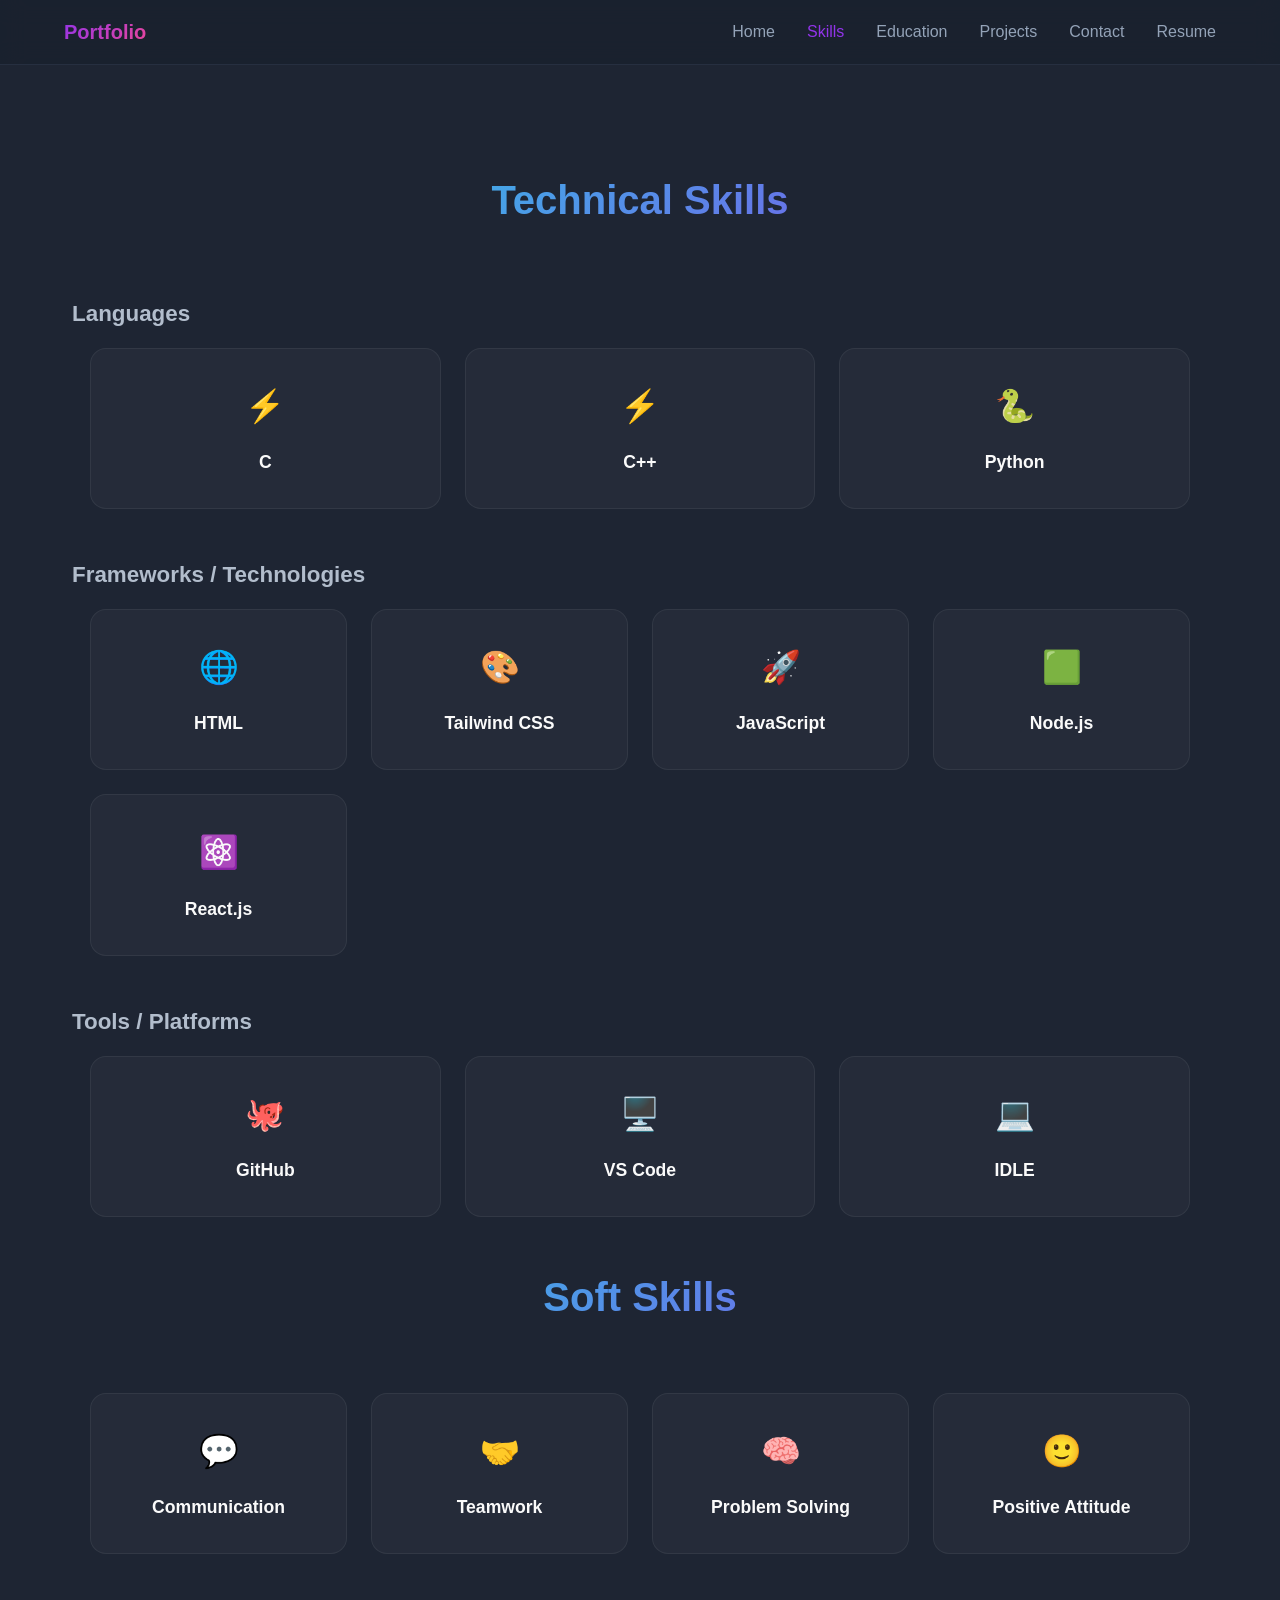
==== about.html @ 6981e4e6 "Add files via upload" ====
<!DOCTYPE html>
<html lang="en">
<head>
    <meta charset="UTF-8">
    <meta name="viewport" content="width=device-width, initial-scale=1.0">
    <title>Modern Portfolio - About</title>
    <meta name="description" content="Technical Skills - Portfolio">
    <link rel="stylesheet" href="style.css">
</head>
<body>

    <!-- Navigation -->
    <nav class="nav">
        <div class="nav-container">
            <h2 class="nav-logo">Portfolio</h2>
            <div class="nav-menu">
                <a href="index.html" class="nav-link">Home</a>
                <a href="about.html" class="nav-link active">Skills</a>
                <a href="education.html" class="nav-link">Education</a>
                <a href="projects.html" class="nav-link">Projects</a>
                <a href="contact.html" class="nav-link">Contact</a>
                <a href="resume.html" class="nav-link active">Resume</a>
            </div>
        </div>
    </nav>

    <!-- Skills-Only About Section -->
    <section class="about page-section">
        <div class="container">

            <!-- MAIN HEADING -->
            <h2 class="section-title gradient-text-secondary" style="margin-top: 40px;">Technical Skills</h2>

            <!-- LANGUAGES -->
            <h3 class="sub-skill-title">Languages</h3>
            <div class="skills-grid-emoji">
                <div class="skill-card-emoji"><div class="skill-icon-emoji">⚡</div><h3>C</h3></div>
                <div class="skill-card-emoji"><div class="skill-icon-emoji">⚡</div><h3>C++</h3></div>
                <div class="skill-card-emoji"><div class="skill-icon-emoji">🐍</div><h3>Python</h3></div>
            </div>

            <!-- FRAMEWORKS -->
            <h3 class="sub-skill-title">Frameworks / Technologies</h3>
            <div class="skills-grid-emoji">
                <div class="skill-card-emoji"><div class="skill-icon-emoji">🌐</div><h3>HTML</h3></div>
                <div class="skill-card-emoji"><div class="skill-icon-emoji">🎨</div><h3>Tailwind CSS</h3></div>
                <div class="skill-card-emoji"><div class="skill-icon-emoji">🚀</div><h3>JavaScript</h3></div>
                <div class="skill-card-emoji"><div class="skill-icon-emoji">🟩</div><h3>Node.js</h3></div>
                <div class="skill-card-emoji"><div class="skill-icon-emoji">⚛️</div><h3>React.js</h3></div>
            </div>

            <!-- TOOLS -->
            <h3 class="sub-skill-title">Tools / Platforms</h3>
            <div class="skills-grid-emoji">
                <div class="skill-card-emoji"><div class="skill-icon-emoji">🐙</div><h3>GitHub</h3></div>
                <div class="skill-card-emoji"><div class="skill-icon-emoji">🖥️</div><h3>VS Code</h3></div>
                <div class="skill-card-emoji"><div class="skill-icon-emoji">💻</div><h3>IDLE</h3></div>
            </div>

            <!-- SOFT SKILLS -->
            <h2 class="section-title gradient-text-secondary" style="margin-top: 40px;">Soft Skills</h2>

            <div class="skills-grid-emoji">
                <div class="skill-card-emoji"><div class="skill-icon-emoji">💬</div><h3>Communication</h3></div>
                <div class="skill-card-emoji"><div class="skill-icon-emoji">🤝</div><h3>Teamwork</h3></div>
                <div class="skill-card-emoji"><div class="skill-icon-emoji">🧠</div><h3>Problem Solving</h3></div>
                <div class="skill-card-emoji"><div class="skill-icon-emoji">🙂</div><h3>Positive Attitude</h3></div>
            </div>

        </div>
    </section>

    <script src="script.js"></script>
</body>
</html>
---- style.css ----
/* Reset and Base Styles */
* {
    margin: 0;
    padding: 0;
    box-sizing: border-box;
}

html {
    scroll-behavior: smooth;
}

body {
    font-family: -apple-system, BlinkMacSystemFont, 'Segoe UI', Roboto, 'Helvetica Neue', Arial, sans-serif;
    background-color: hsl(220, 26%, 14%);
    color: hsl(0, 0%, 98%);
    line-height: 1.6;
    overflow-x: hidden;
}

/* Container */
.container {
    max-width: 1200px;
    margin: 0 auto;
    padding: 0 1.5rem;
}

/* Navigation */
.nav {
    position: fixed;
    top: 0;
    left: 0;
    right: 0;
    z-index: 50;
    background-color: hsla(220, 26%, 14%, 0.8);
    backdrop-filter: blur(12px);
    border-bottom: 1px solid hsl(220, 26%, 20%);
}

.nav-container {
    max-width: 1200px;
    margin: 0 auto;
    padding: 1rem 1.5rem;
    display: flex;
    justify-content: space-between;
    align-items: center;
}

.nav-logo {
    font-size: 1.25rem;
    font-weight: bold;
    background: linear-gradient(135deg, hsl(271, 81%, 56%), hsl(330, 81%, 60%));
    -webkit-background-clip: text;
    background-clip: text;
    -webkit-text-fill-color: transparent;
    text-decoration: none;
}

.nav-menu {
    display: flex;
    gap: 2rem;
}

.nav-link {
    background: none;
    border: none;
    color: hsl(215, 20.2%, 65.1%);
    cursor: pointer;
    font-size: 1rem;
    transition: color 0.3s ease;
    text-decoration: none;
}

.nav-link:hover,
.nav-link.active {
    color: hsl(271, 81%, 56%);
}

/* Hero Section */
.hero {
    min-height: 100vh;
    display: flex;
    align-items: center;
    justify-content: center;
    position: relative;
    overflow: hidden;
}

.hero-description {
    max-width: 700px;
    margin: 0 auto 2rem auto;
    color: hsl(215, 20.2%, 75%);
    font-size: 1.1rem;
    line-height: 1.6;
}

.hero-bg {
    position: absolute;
    inset: 0;
    background: linear-gradient(135deg, hsl(271, 81%, 56%), hsl(330, 81%, 60%));
    opacity: 0.1;
}

.hero-content {
    text-align: center;
    position: relative;
    z-index: 10;
}

.hero-title {
    font-size: clamp(3rem, 8vw, 7rem);
    font-weight: bold;
    margin-bottom: 1.5rem;
    background: linear-gradient(135deg, hsl(271, 81%, 56%), hsl(330, 81%, 60%));
    -webkit-background-clip: text;
    background-clip: text;
    -webkit-text-fill-color: transparent;
}

.hero-subtitle {
    font-size: clamp(1.25rem, 4vw, 2rem);
    margin-bottom: 2rem;
    color: hsl(215, 20.2%, 65.1%);
}

.hero-btn {
    padding: 1rem 2rem;
    background: linear-gradient(135deg, hsl(271, 81%, 56%), hsl(330, 81%, 60%));
    color: white;
    border: none;
    border-radius: 9999px;
    font-size: 1rem;
    font-weight: 600;
    cursor: pointer;
    transition: all 0.3s ease;
    text-decoration: none;
}

.hero-btn:hover {
    transform: scale(1.05);
    box-shadow: 0 0 30px hsl(271, 81%, 56%, 0.6);
}

/* Section Styles */
section {
    padding: 5rem 0;
}

.page-section {
    min-height: 100vh;
    padding-top: 8rem;
}

.section-title {
    font-size: 2.5rem;
    font-weight: bold;
    text-align: center;
    margin-bottom: 4rem;
}

.gradient-text-primary {
    background: linear-gradient(135deg, hsl(271, 81%, 56%), hsl(330, 81%, 60%));
    -webkit-background-clip: text;
    background-clip: text;
    -webkit-text-fill-color: transparent;
}

.gradient-text-secondary {
    background: linear-gradient(135deg, hsl(180, 80%, 50%), hsl(271, 81%, 56%));
    -webkit-background-clip: text;
    background-clip: text;
    -webkit-text-fill-color: transparent;
}

/* About Section */
.about {
    background-color: hsl(220, 26%, 16%);
}

.about-text {
    font-size: 1.125rem;
    text-align: center;
    margin-bottom: 3rem;
    color: hsl(215, 20.2%, 65.1%);
    max-width: 800px;
    margin-left: auto;
    margin-right: auto;
}

/* ===================================================================================== */
/*                      NEW SKILL CARDS — LIKE YOUR SCREENSHOT                           */
/* ===================================================================================== */

.sub-skill-title {
    color: hsl(215, 20.2%, 75%);
    font-size: 1.4rem;
    font-weight: 600;
    margin-bottom: 1rem;
    margin-left: 0.5rem;
}

.skills-grid-emoji {
    display: grid;
    grid-template-columns: repeat(auto-fit, minmax(230px, 1fr));
    gap: 1.5rem;
    max-width: 1100px;
    margin: 1rem auto 3rem auto;
}

.skill-card-emoji {
    background-color: rgba(255, 255, 255, 0.03);
    border: 1px solid rgba(255, 255, 255, 0.06);
    padding: 2rem 1rem;
    border-radius: 16px;
    text-align: center;
    transition: all 0.3s ease;
}

.skill-card-emoji:hover {
    transform: translateY(-6px);
    box-shadow: 0 12px 25px rgba(0, 0, 0, 0.3);
    background-color: rgba(255, 255, 255, 0.06);
}

.skill-icon-emoji {
    font-size: 2rem;
    margin-bottom: 1rem;
}

.skill-card-emoji h3 {
    font-size: 1.1rem;
    font-weight: 600;
}

/* ===================================================================================== */
/*                           EDUCATION SECTION                                            */
/* ===================================================================================== */

.timeline {
    max-width: 800px;
    margin: 0 auto;
    position: relative;
}

.timeline-line {
    position: absolute;
    left: 1rem;
    top: 0;
    bottom: 0;
    width: 2px;
    background: linear-gradient(135deg, hsl(271, 81%, 56%), hsl(330, 81%, 60%));
}

.timeline-item {
    position: relative;
    display: flex;
    align-items: center;
    margin-bottom: 3rem;
}

.timeline-marker {
    width: 2rem;
    height: 2rem;
    background: linear-gradient(135deg, hsl(271, 81%, 56%), hsl(330, 81%, 60%));
    border-radius: 50%;
    display: flex;
    align-items: center;
    justify-content: center;
    position: relative;
    z-index: 10;
}

.timeline-dot {
    width: 0.75rem;
    height: 0.75rem;
    background: white;
    border-radius: 50%;
}

.timeline-content {
    margin-left: 2rem;
    padding: 1.5rem;
    background: linear-gradient(135deg, hsla(220, 26%, 16%, 0.8), hsla(220, 26%, 18%, 0.8));
    border-radius: 0.75rem;
    flex: 1;
    transition: all 0.3s ease;
}

.timeline-content:hover {
    box-shadow: 0 10px 30px -10px hsla(220, 26%, 10%, 0.5);
}

.timeline-content h3 {
    font-size: 1.25rem;
    font-weight: 600;
    margin-bottom: 0.5rem;
}

.timeline-institution {
    color: hsl(215, 20.2%, 65.1%);
    margin-bottom: 0.25rem;
}

.timeline-years {
    font-size: 0.875rem;
    color: hsl(330, 81%, 60%);
}

/* ===================================================================================== */
/*                          PROJECTS SECTION                                             */
/* ===================================================================================== */

.projects {
    background-color: hsl(220, 26%, 16%);
}

.projects-grid {
    display: grid;
    grid-template-columns: repeat(auto-fit, minmax(300px, 1fr));
    gap: 2rem;
}

.project-card {
    padding: 2rem;
    background: linear-gradient(135deg, hsla(220, 26%, 16%, 0.8), hsla(220, 26%, 18%, 0.8));
    border-radius: 0.75rem;
    transition: all 0.3s ease;
    cursor: pointer;
}

.project-card:hover {
    transform: scale(1.05);
    box-shadow: 0 10px 30px -10px hsla(220, 26%, 10%, 0.5);
}

.project-card h3 {
    font-size: 1.25rem;
    font-weight: 600;
    margin-bottom: 1rem;
}

.project-card p {
    color: hsl(215, 20.2%, 65.1%);
    margin-bottom: 1rem;
}

.project-tech {
    font-size: 0.875rem;
    color: hsl(330, 81%, 60%) !important;
    margin-bottom: 1.5rem !important;
}

.project-link {
    display: inline-flex;
    align-items: center;
    color: hsl(271, 81%, 56%);
    text-decoration: none;
    font-weight: 500;
    transition: color 0.3s ease;
}

.project-link:hover {
    color: hsl(180, 80%, 50%);
}

.project-link span {
    margin-right: 0.5rem;
}

/* ===================================================================================== */
/*                          CONTACT SECTION                                              */
/* ===================================================================================== */

.contact-links {
    display: flex;
    justify-content: center;
    gap: 2rem;
    flex-wrap: wrap;
}

.contact-card {
    padding: 2rem;
    background: linear-gradient(135deg, hsla(220, 26%, 16%, 0.8), hsla(220, 26%, 18%, 0.8));
    border-radius: 0.75rem;
    text-align: center;
    text-decoration: none;
    color: inherit;
    transition: all 0.3s ease;
    cursor: pointer;
}

.contact-card:hover {
    transform: scale(1.05);
    box-shadow: 0 10px 30px -10px hsla(220, 26%, 10%, 0.5);
}

.contact-icon {
    font-size: 2rem;
    margin-bottom: 0.5rem;
}

.contact-card p {
    font-weight: 600;
}

/* ===================================================================================== */
/*                                 ANIMATIONS                                            */
/* ===================================================================================== */

@keyframes fadeIn {
    from { opacity: 0; transform: translateY(30px); }
    to { opacity: 1; transform: translateY(0); }
}

@keyframes scaleIn {
    from { transform: scale(0.95); opacity: 0; }
    to { transform: scale(1); opacity: 1; }
}

.fade-in {
    animation: fadeIn 0.6s ease-out forwards;
}

.scale-in {
    animation: scaleIn 0.6s ease-out forwards;
}

/* ===================================================================================== */
/*                               RESPONSIVE DESIGN                                       */
/* ===================================================================================== */

@media (max-width: 768px) {
    .nav-menu {
        display: none;
    }

    .hero-content {
        padding: 0 1rem;
    }

    .skills-grid-emoji {
        grid-template-columns: repeat(auto-fit, minmax(160px, 1fr));
    }

    .projects-grid {
        grid-template-columns: 1fr;
    }

    .contact-links {
        flex-direction: column;
        align-items: center;
    }

    .timeline-content {
        margin-left: 1rem;
    }
}

/* ===================================================================================== */
/*                                 RESUME BUTTON                                         */
/* ===================================================================================== */

.resume-btn {
    background-color: hsl(220, 90%, 56%);
    color: white;
    padding: 8px 16px;
    border-radius: 6px;
    font-weight: 500;
    text-decoration: none;
    transition: background 0.3s;
}

.resume-btn:hover {
    background-color: hsl(220, 90%, 46%);
}

/* Resume Page */
.resume-grid {
    max-width: 700px;
    margin: 0 auto;
    display: grid;
    grid-template-columns: 1fr;
    gap: 2rem;
}

.resume-card {
    background: linear-gradient(135deg, hsla(220, 26%, 20%, 0.8), hsla(271, 81%, 56%, 0.18));
    border: 1px solid hsla(271, 81%, 56%, 0.3);
    padding: 2rem;
    border-radius: 12px;
    text-align: center;
    text-decoration: none;
    color: white;
    transition: all 0.3s ease;
    backdrop-filter: blur(6px);
    cursor: pointer;
}

.resume-card:hover {
    transform: scale(1.05);
    box-shadow: 0 0 20px hsla(271, 81%, 56%, 0.4);
}

.resume-title {
    font-size: 1.6rem;
    font-weight: 700;
    margin-bottom: 0.5rem;
    color: hsl(180, 80%, 60%);
}

.resume-note {
    font-size: 1rem;
    color: hsl(215, 20.2%, 75%);
}
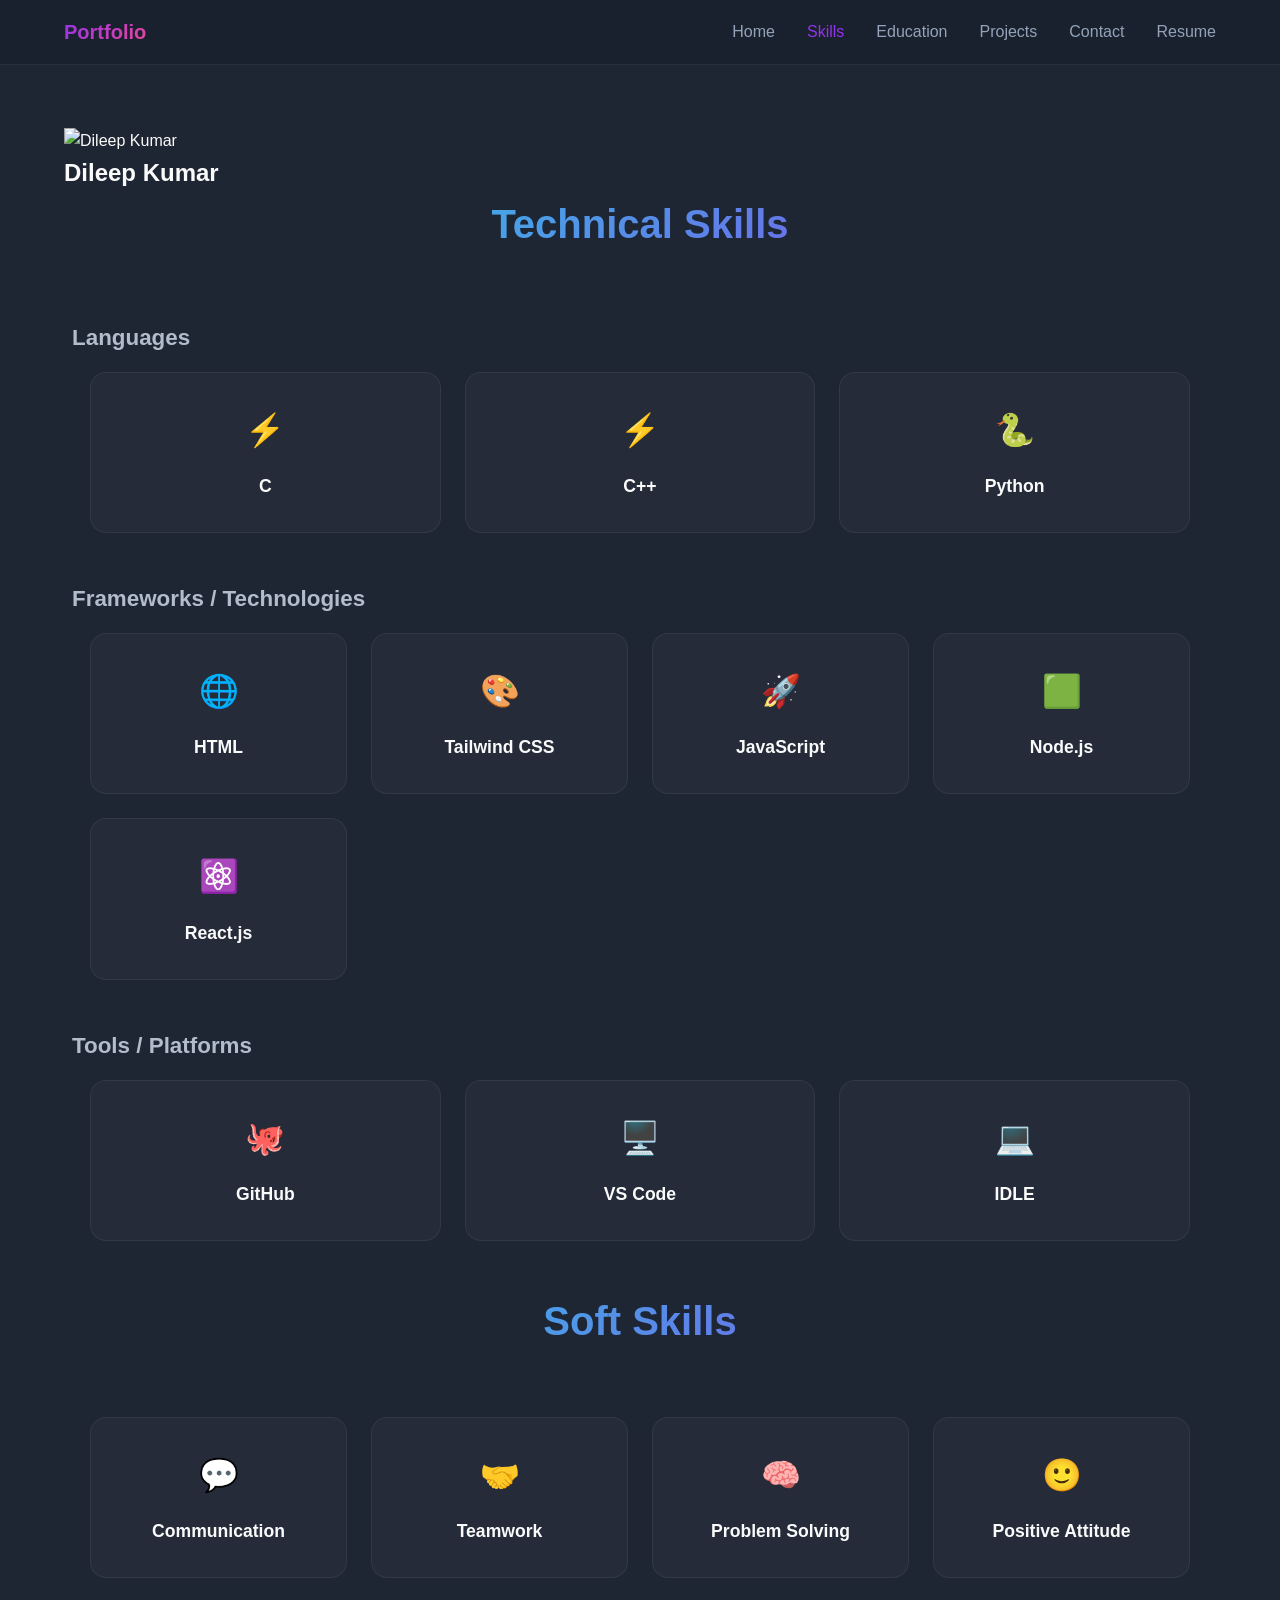
==== commit 2a41893a: "Update about.html to include profile section" ====
--- a/about.html
+++ b/about.html
@@ -1,75 +1,158 @@
 <!DOCTYPE html>
 <html lang="en">
 <head>
-    <meta charset="UTF-8">
-    <meta name="viewport" content="width=device-width, initial-scale=1.0">
-    <title>Modern Portfolio - About</title>
-    <meta name="description" content="Technical Skills - Portfolio">
-    <link rel="stylesheet" href="style.css">
+<meta charset="UTF-8">
+<meta name="viewport" content="width=device-width, initial-scale=1.0">
+<title>Modern Portfolio - Skills</title>
+<meta name="description" content="Technical Skills - Portfolio">
+<link rel="stylesheet" href="style.css">
 </head>
+
 <body>
 
-    <!-- Navigation -->
-    <nav class="nav">
-        <div class="nav-container">
-            <h2 class="nav-logo">Portfolio</h2>
-            <div class="nav-menu">
-                <a href="index.html" class="nav-link">Home</a>
-                <a href="about.html" class="nav-link active">Skills</a>
-                <a href="education.html" class="nav-link">Education</a>
-                <a href="projects.html" class="nav-link">Projects</a>
-                <a href="contact.html" class="nav-link">Contact</a>
-                <a href="resume.html" class="nav-link active">Resume</a>
-            </div>
-        </div>
-    </nav>
+<!-- Navigation -->
+<nav class="nav">
+<div class="nav-container">
 
-    <!-- Skills-Only About Section -->
-    <section class="about page-section">
-        <div class="container">
+<h2 class="nav-logo">Portfolio</h2>
 
-            <!-- MAIN HEADING -->
-            <h2 class="section-title gradient-text-secondary" style="margin-top: 40px;">Technical Skills</h2>
+<div class="nav-menu">
+<a href="index.html" class="nav-link">Home</a>
+<a href="about.html" class="nav-link active">Skills</a>
+<a href="education.html" class="nav-link">Education</a>
+<a href="projects.html" class="nav-link">Projects</a>
+<a href="contact.html" class="nav-link">Contact</a>
+<a href="resume.html" class="nav-link">Resume</a>
+</div>
 
-            <!-- LANGUAGES -->
-            <h3 class="sub-skill-title">Languages</h3>
-            <div class="skills-grid-emoji">
-                <div class="skill-card-emoji"><div class="skill-icon-emoji">⚡</div><h3>C</h3></div>
-                <div class="skill-card-emoji"><div class="skill-icon-emoji">⚡</div><h3>C++</h3></div>
-                <div class="skill-card-emoji"><div class="skill-icon-emoji">🐍</div><h3>Python</h3></div>
-            </div>
+</div>
+</nav>
 
-            <!-- FRAMEWORKS -->
-            <h3 class="sub-skill-title">Frameworks / Technologies</h3>
-            <div class="skills-grid-emoji">
-                <div class="skill-card-emoji"><div class="skill-icon-emoji">🌐</div><h3>HTML</h3></div>
-                <div class="skill-card-emoji"><div class="skill-icon-emoji">🎨</div><h3>Tailwind CSS</h3></div>
-                <div class="skill-card-emoji"><div class="skill-icon-emoji">🚀</div><h3>JavaScript</h3></div>
-                <div class="skill-card-emoji"><div class="skill-icon-emoji">🟩</div><h3>Node.js</h3></div>
-                <div class="skill-card-emoji"><div class="skill-icon-emoji">⚛️</div><h3>React.js</h3></div>
-            </div>
+<!-- About / Skills Section -->
+<section class="about page-section">
 
-            <!-- TOOLS -->
-            <h3 class="sub-skill-title">Tools / Platforms</h3>
-            <div class="skills-grid-emoji">
-                <div class="skill-card-emoji"><div class="skill-icon-emoji">🐙</div><h3>GitHub</h3></div>
-                <div class="skill-card-emoji"><div class="skill-icon-emoji">🖥️</div><h3>VS Code</h3></div>
-                <div class="skill-card-emoji"><div class="skill-icon-emoji">💻</div><h3>IDLE</h3></div>
-            </div>
+<div class="container">
 
-            <!-- SOFT SKILLS -->
-            <h2 class="section-title gradient-text-secondary" style="margin-top: 40px;">Soft Skills</h2>
+<!-- Profile -->
+<div class="profile-section">
 
-            <div class="skills-grid-emoji">
-                <div class="skill-card-emoji"><div class="skill-icon-emoji">💬</div><h3>Communication</h3></div>
-                <div class="skill-card-emoji"><div class="skill-icon-emoji">🤝</div><h3>Teamwork</h3></div>
-                <div class="skill-card-emoji"><div class="skill-icon-emoji">🧠</div><h3>Problem Solving</h3></div>
-                <div class="skill-card-emoji"><div class="skill-icon-emoji">🙂</div><h3>Positive Attitude</h3></div>
-            </div>
+<img src="profile.jpeg" alt="Dileep Kumar" class="profile-photo">
 
-        </div>
-    </section>
+<h1 class="profile-name">Dileep Kumar</h1>
 
-    <script src="script.js"></script>
+</div>
+
+<!-- Technical Skills -->
+<h2 class="section-title gradient-text-secondary">Technical Skills</h2>
+
+<!-- Languages -->
+<h3 class="sub-skill-title">Languages</h3>
+
+<div class="skills-grid-emoji">
+
+<div class="skill-card-emoji">
+<div class="skill-icon-emoji">⚡</div>
+<h3>C</h3>
+</div>
+
+<div class="skill-card-emoji">
+<div class="skill-icon-emoji">⚡</div>
+<h3>C++</h3>
+</div>
+
+<div class="skill-card-emoji">
+<div class="skill-icon-emoji">🐍</div>
+<h3>Python</h3>
+</div>
+
+</div>
+
+<!-- Frameworks -->
+<h3 class="sub-skill-title">Frameworks / Technologies</h3>
+
+<div class="skills-grid-emoji">
+
+<div class="skill-card-emoji">
+<div class="skill-icon-emoji">🌐</div>
+<h3>HTML</h3>
+</div>
+
+<div class="skill-card-emoji">
+<div class="skill-icon-emoji">🎨</div>
+<h3>Tailwind CSS</h3>
+</div>
+
+<div class="skill-card-emoji">
+<div class="skill-icon-emoji">🚀</div>
+<h3>JavaScript</h3>
+</div>
+
+<div class="skill-card-emoji">
+<div class="skill-icon-emoji">🟩</div>
+<h3>Node.js</h3>
+</div>
+
+<div class="skill-card-emoji">
+<div class="skill-icon-emoji">⚛️</div>
+<h3>React.js</h3>
+</div>
+
+</div>
+
+<!-- Tools -->
+<h3 class="sub-skill-title">Tools / Platforms</h3>
+
+<div class="skills-grid-emoji">
+
+<div class="skill-card-emoji">
+<div class="skill-icon-emoji">🐙</div>
+<h3>GitHub</h3>
+</div>
+
+<div class="skill-card-emoji">
+<div class="skill-icon-emoji">🖥️</div>
+<h3>VS Code</h3>
+</div>
+
+<div class="skill-card-emoji">
+<div class="skill-icon-emoji">💻</div>
+<h3>IDLE</h3>
+</div>
+
+</div>
+
+<!-- Soft Skills -->
+<h2 class="section-title gradient-text-secondary">Soft Skills</h2>
+
+<div class="skills-grid-emoji">
+
+<div class="skill-card-emoji">
+<div class="skill-icon-emoji">💬</div>
+<h3>Communication</h3>
+</div>
+
+<div class="skill-card-emoji">
+<div class="skill-icon-emoji">🤝</div>
+<h3>Teamwork</h3>
+</div>
+
+<div class="skill-card-emoji">
+<div class="skill-icon-emoji">🧠</div>
+<h3>Problem Solving</h3>
+</div>
+
+<div class="skill-card-emoji">
+<div class="skill-icon-emoji">🙂</div>
+<h3>Positive Attitude</h3>
+</div>
+
+</div>
+
+</div>
+
+</section>
+
+<script src="script.js"></script>
+
 </body>
 </html>
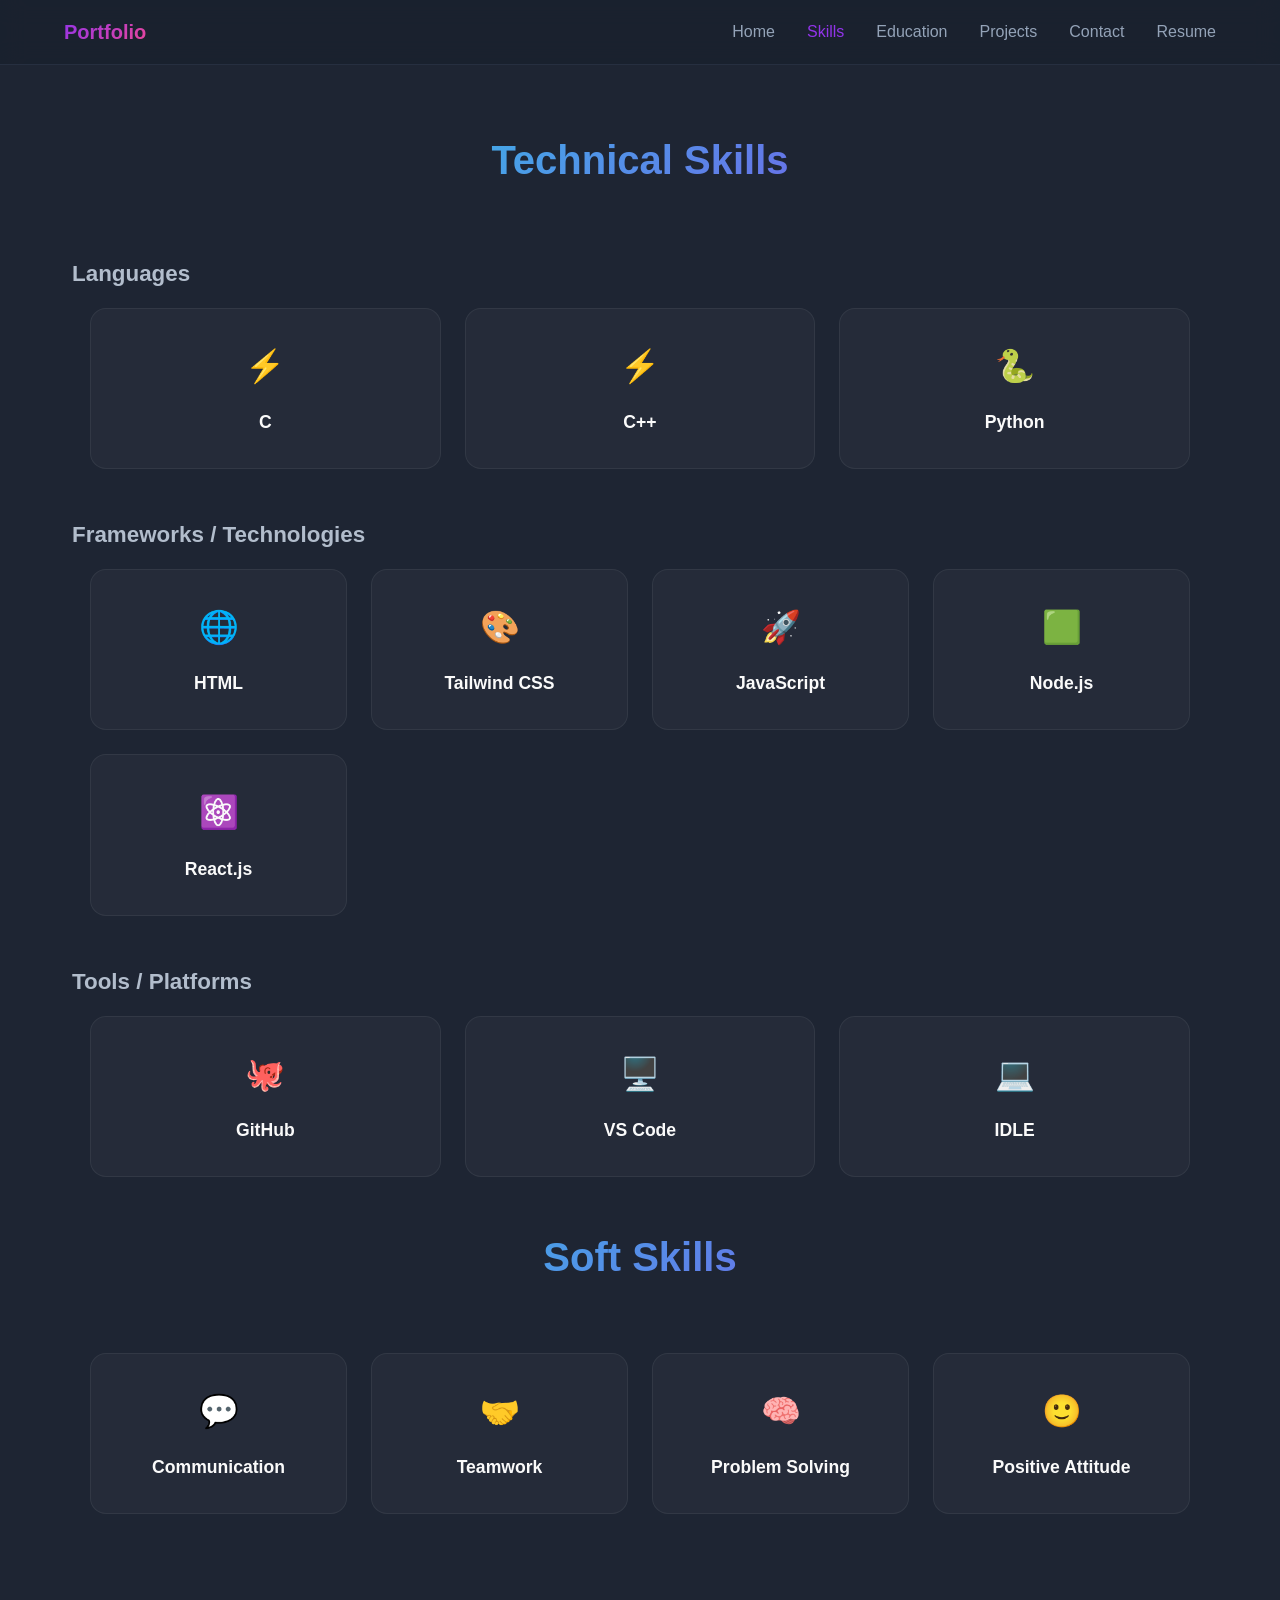
==== commit 179d3180: "Update about.html" ====
--- a/about.html
+++ b/about.html
@@ -33,14 +33,7 @@
 
 <div class="container">
 
-<!-- Profile -->
-<div class="profile-section">
 
-<img src="profile.jpeg" alt="Dileep Kumar" class="profile-photo">
-
-<h1 class="profile-name">Dileep Kumar</h1>
-
-</div>
 
 <!-- Technical Skills -->
 <h2 class="section-title gradient-text-secondary">Technical Skills</h2>
